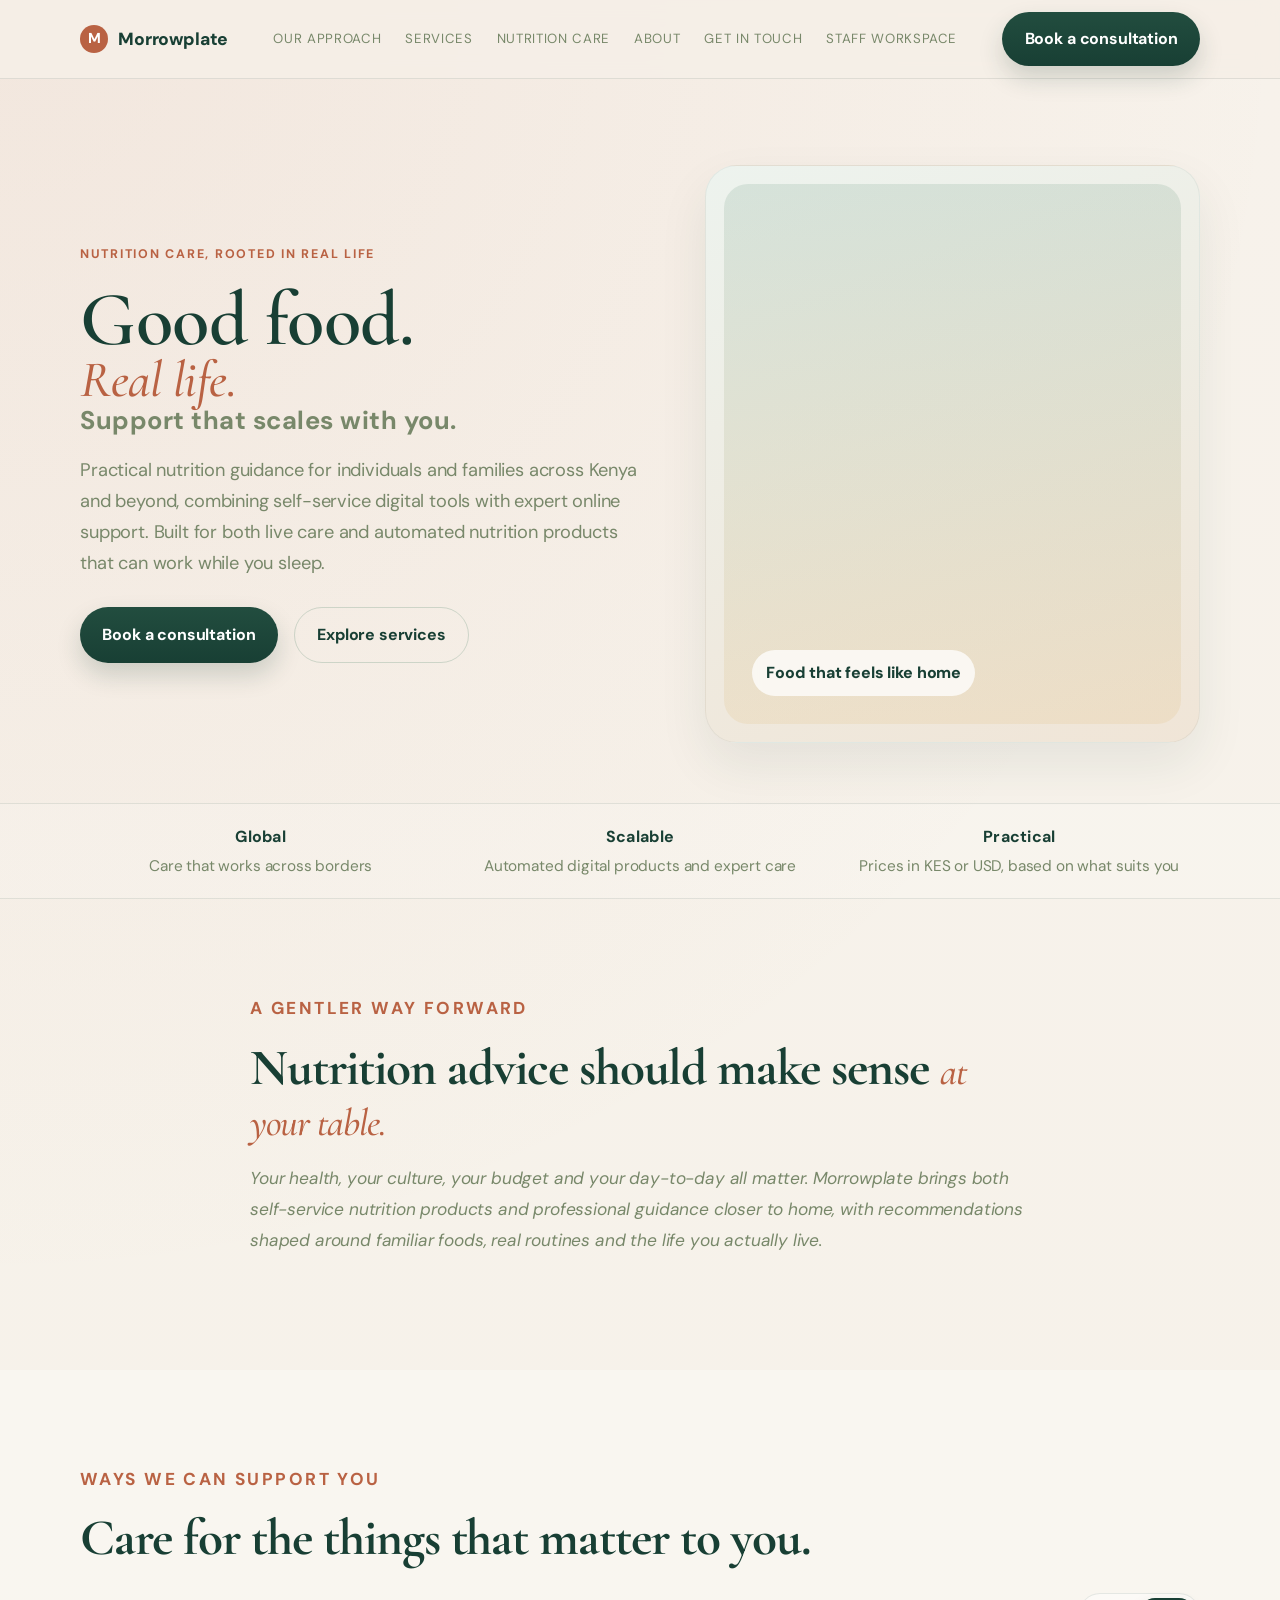
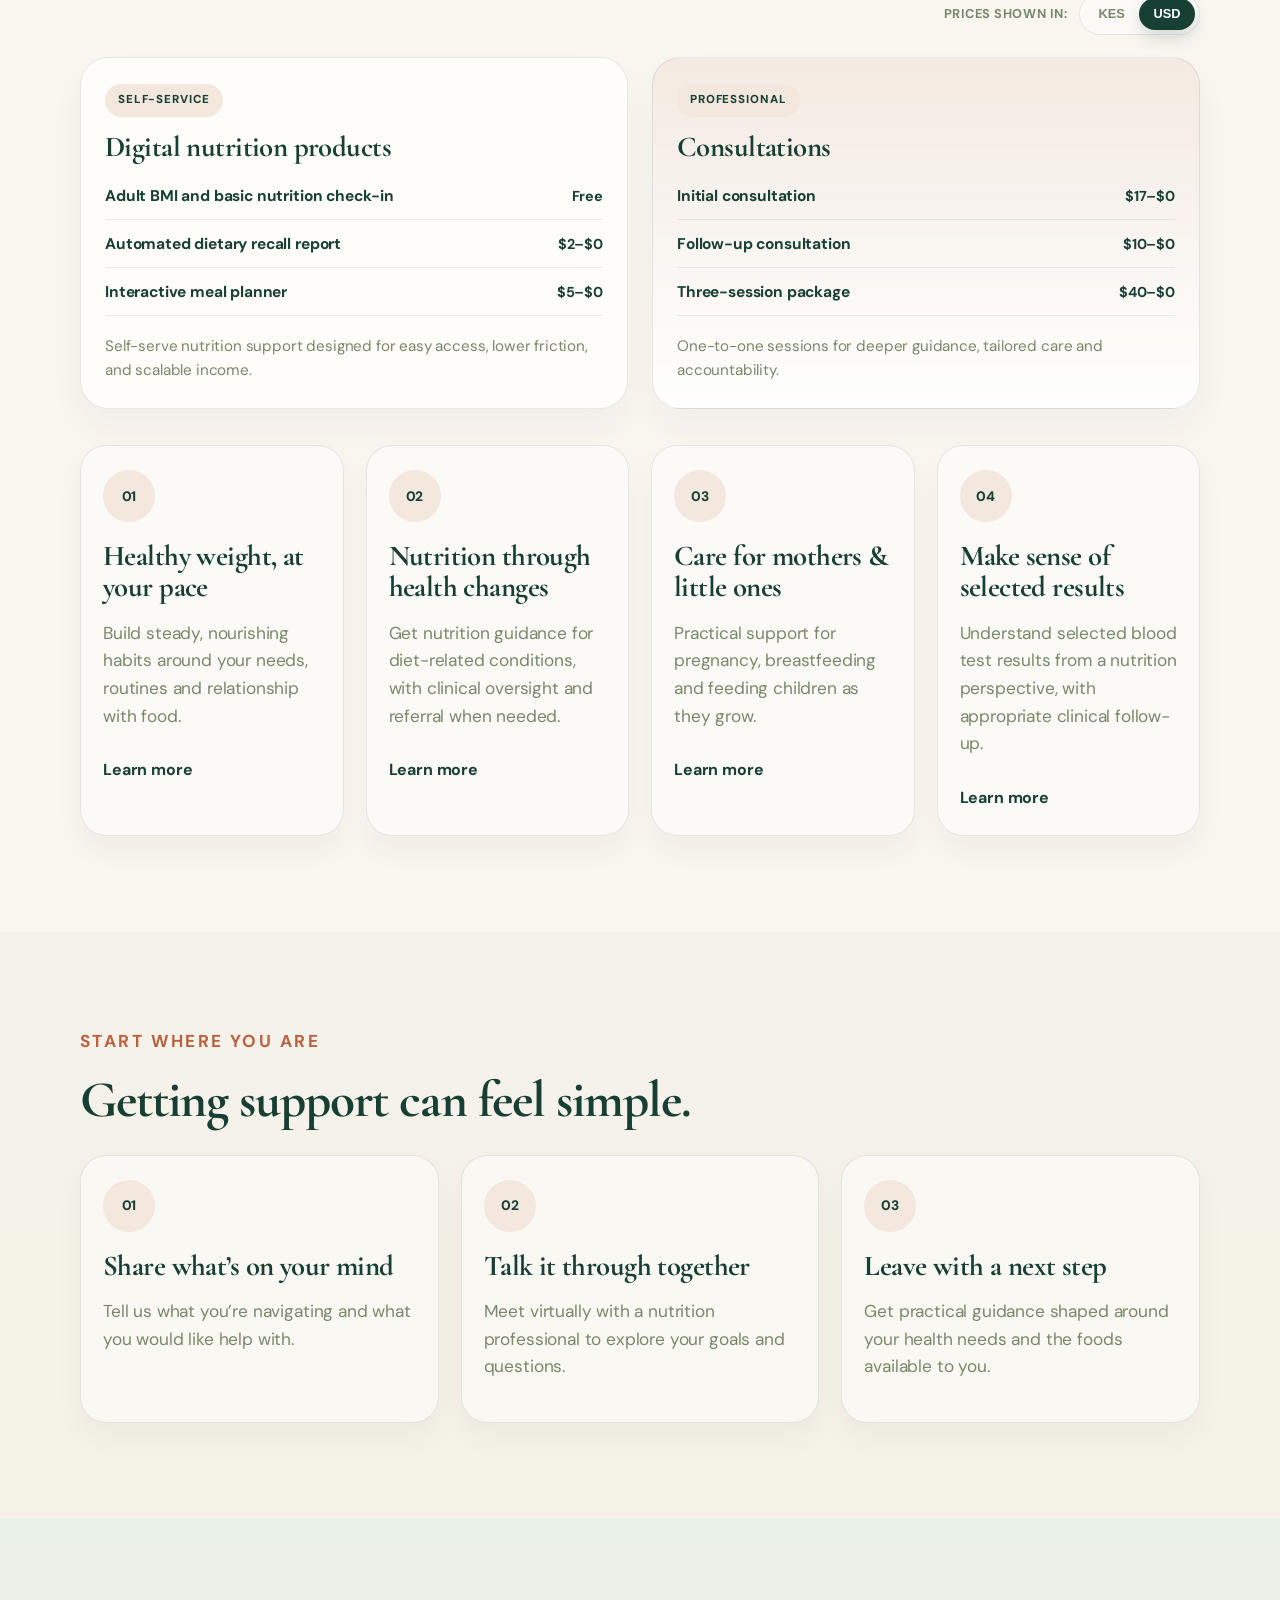
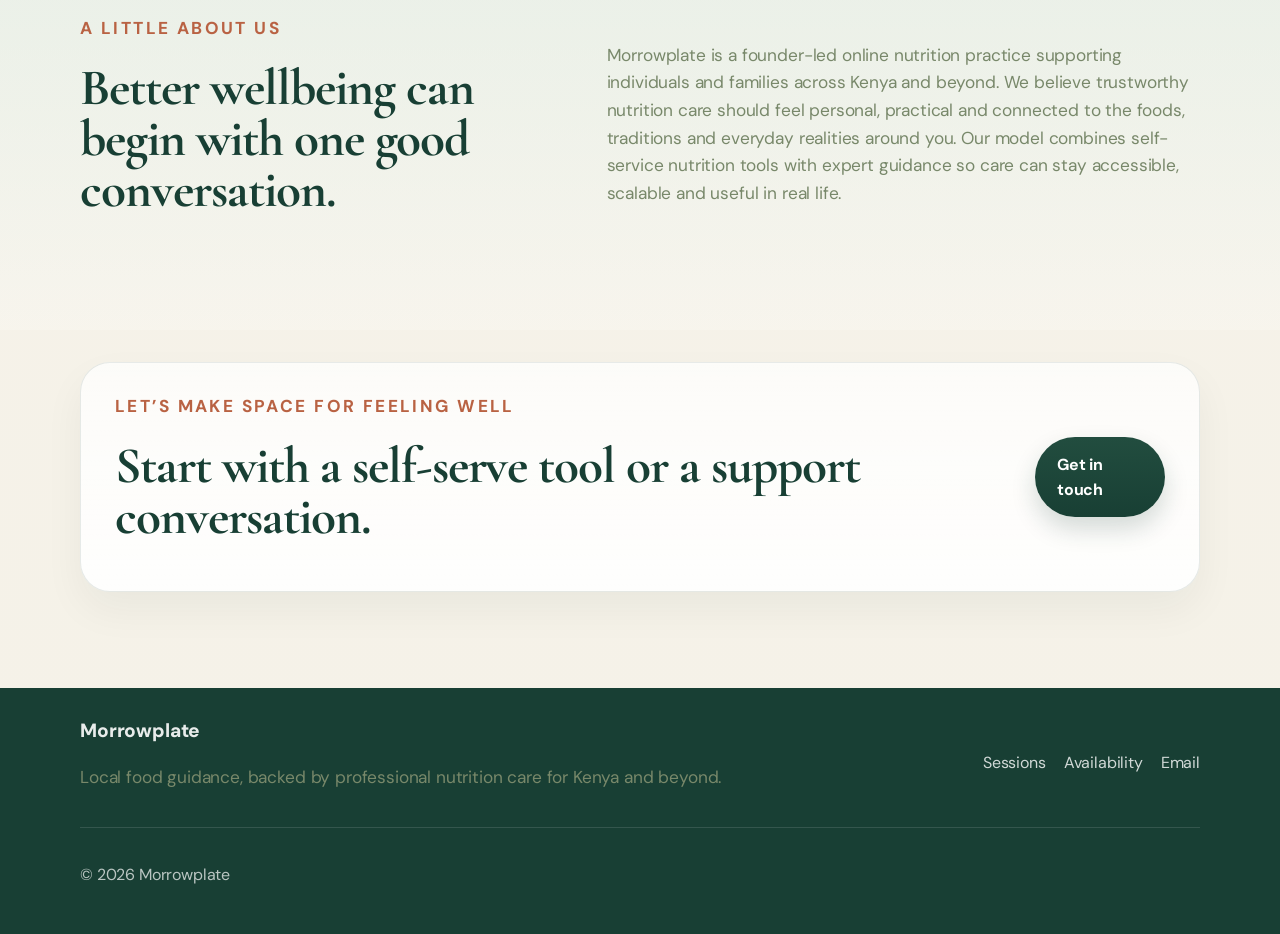
==== index.html @ 89bc9c64 "Initial Morrowplate static site" ====
<!DOCTYPE html>
<html lang="en">
  <head>
    <meta charset="UTF-8" />
    <meta name="viewport" content="width=device-width, initial-scale=1.0" />
    <title>Morrowplate | Nutrition care rooted in real life</title>
    <meta
      name="description"
      content="Morrowplate offers nutrition guidance shaped around everyday life, family needs, and local foods."
    />
    <link rel="preconnect" href="https://fonts.googleapis.com" />
    <link rel="preconnect" href="https://fonts.gstatic.com" crossorigin />
    <link
      href="https://fonts.googleapis.com/css2?family=Cormorant+Garamond:wght@400;500;600;700&family=DM+Sans:wght@400;500;700&display=swap"
      rel="stylesheet"
    />
    <link rel="stylesheet" href="style.css" />
  </head>
  <body>
    <header class="site-header">
      <div class="container nav-wrap">
        <a class="brand" href="#top" aria-label="Morrowplate home">
          <span class="brand-mark">M</span>
          <span>Morrowplate</span>
        </a>

        <nav class="main-nav" aria-label="Main navigation">
          <a href="#approach">Our approach</a>
          <a href="services.html">Services</a>
          <a href="#care">Nutrition care</a>
          <a href="#about">About</a>
          <a href="#contact">Get in touch</a>
          <a href="staff.html">Staff workspace</a>
        </nav>

        <a class="button button-primary nav-cta" href="https://calendly.com/morrowplate/consultation" target="_blank" rel="noreferrer">
          Book a consultation
        </a>
      </div>
    </header>

    <main id="top">
      <section class="hero">
        <div class="container hero-grid">
          <div class="hero-copy">
            <p class="eyebrow">Nutrition care, rooted in real life</p>
            <h1>
              <span class="headline-main">Good food.</span>
              <span class="headline-italic">Real life.</span>
              <span class="headline-support">Support that scales with you.</span>
            </h1>
            <p class="lead">
              Practical nutrition guidance for individuals and families across Kenya and beyond,
              combining self-service digital tools with expert online support. Built for both
              live care and automated nutrition products that can work while you sleep.
            </p>

            <div class="cta-row">
              <a class="button button-primary" href="https://calendly.com/morrowplate/consultation" target="_blank" rel="noreferrer">
                Book a consultation
              </a>
              <a class="button button-secondary" href="services.html">
                Explore services
              </a>
            </div>
          </div>

          <div class="hero-visual" aria-label="Illustration showing healthy food and care">
            <div class="photo-card">
              <div class="image-placeholder">
                <span>Food that feels like home</span>
              </div>
            </div>
          </div>
        </div>
      </section>

      <section class="features-band">
        <div class="container feature-icons">
          <div>
            <strong>Global</strong>
            <span>Care that works across borders</span>
          </div>
          <div>
            <strong>Scalable</strong>
            <span>Automated digital products and expert care</span>
          </div>
          <div>
            <strong>Practical</strong>
            <span>Prices in KES or USD, based on what suits you</span>
          </div>
        </div>
      </section>

      <section id="approach" class="section">
        <div class="container narrow">
          <p class="eyebrow alt">A gentler way forward</p>
          <h2>
            Nutrition advice should make sense
            <span class="headline-italic small-italic">at your table.</span>
          </h2>
          <p class="intro-text">
            Your health, your culture, your budget and your day-to-day all matter. Morrowplate
            brings both self-service nutrition products and professional guidance closer to home,
            with recommendations shaped around familiar foods, real routines and the life you actually live.
          </p>
        </div>
      </section>

      <section id="care" class="section section-soft">
        <div class="container">
          <div class="section-head">
            <p class="eyebrow alt">Ways we can support you</p>
            <h2>Care for the things that matter to you.</h2>
          </div>

          <div class="currency-row" aria-label="Currency selector">
            <span class="currency-label">Prices shown in:</span>
            <div class="currency-toggle" role="tablist" aria-label="Choose currency">
              <button class="currency-btn is-active" data-currency="KES" type="button">KES</button>
              <button class="currency-btn" data-currency="USD" type="button">USD</button>
            </div>
          </div>

          <div class="service-grid">
            <article class="service-panel">
              <div class="service-header">
                <span class="service-badge">Self-service</span>
                <h3>Digital nutrition products</h3>
              </div>
              <ul class="service-list">
                <li data-price-type="free"><strong>Adult BMI and basic nutrition check-in</strong><span>Free</span></li>
                <li data-kes="300" data-usd="2.5"><strong>Automated dietary recall report</strong><span data-price="KES">KSh 300–500</span></li>
                <li data-kes="800" data-usd="5.5"><strong>Interactive meal planner</strong><span data-price="KES">KSh 800–1,500</span></li>
              </ul>
              <p>Self-serve nutrition support designed for easy access, lower friction, and scalable income.</p>
            </article>

            <article class="service-panel highlight-panel">
              <div class="service-header">
                <span class="service-badge">Professional</span>
                <h3>Consultations</h3>
              </div>
              <ul class="service-list">
                <li data-kes="2500" data-usd="17"><strong>Initial consultation</strong><span data-price="KES">KSh 2,500–3,000</span></li>
                <li data-kes="1500" data-usd="10"><strong>Follow-up consultation</strong><span data-price="KES">KSh 1,500–2,000</span></li>
                <li data-kes="6000" data-usd="40"><strong>Three-session package</strong><span data-price="KES">KSh 6,000–7,000</span></li>
              </ul>
              <p>One-to-one sessions for deeper guidance, tailored care and accountability.</p>
            </article>
          </div>

          <div class="care-grid">
            <article class="care-card">
              <span class="card-number">01</span>
              <h3>Healthy weight, at your pace</h3>
              <p>
                Build steady, nourishing habits around your needs, routines and relationship with
                food.
              </p>
              <a href="analysis.html?slug=healthy-weight">Learn more</a>
            </article>

            <article class="care-card">
              <span class="card-number">02</span>
              <h3>Nutrition through health changes</h3>
              <p>
                Get nutrition guidance for diet-related conditions, with clinical oversight and
                referral when needed.
              </p>
              <a href="analysis.html?slug=health-changes">Learn more</a>
            </article>

            <article class="care-card">
              <span class="card-number">03</span>
              <h3>Care for mothers &amp; little ones</h3>
              <p>
                Practical support for pregnancy, breastfeeding and feeding children as they grow.
              </p>
              <a href="analysis.html?slug=mothers-little-ones">Learn more</a>
            </article>

            <article class="care-card">
              <span class="card-number">04</span>
              <h3>Make sense of selected results</h3>
              <p>
                Understand selected blood test results from a nutrition perspective, with appropriate
                clinical follow-up.
              </p>
              <a href="analysis.html?slug=selected-results">Learn more</a>
            </article>
          </div>
        </div>
      </section>

      <section class="section">
        <div class="container">
          <div class="section-head">
            <p class="eyebrow alt">Start where you are</p>
            <h2>Getting support can feel simple.</h2>
          </div>

          <div class="steps-grid">
            <div class="step-item">
              <span class="step-index">01</span>
              <h3>Share what’s on your mind</h3>
              <p>Tell us what you’re navigating and what you would like help with.</p>
            </div>
            <div class="step-item">
              <span class="step-index">02</span>
              <h3>Talk it through together</h3>
              <p>Meet virtually with a nutrition professional to explore your goals and questions.</p>
            </div>
            <div class="step-item">
              <span class="step-index">03</span>
              <h3>Leave with a next step</h3>
              <p>Get practical guidance shaped around your health needs and the foods available to you.</p>
            </div>
          </div>
        </div>
      </section>

      <section id="about" class="section section-about">
        <div class="container about-grid">
          <div>
            <p class="eyebrow alt">A little about us</p>
            <h2>Better wellbeing can begin with one good conversation.</h2>
          </div>
          <div>
            <p>
              Morrowplate is a founder-led online nutrition practice supporting individuals and
              families across Kenya and beyond. We believe trustworthy nutrition care should feel
              personal, practical and connected to the foods, traditions and everyday realities around you.
              Our model combines self-service nutrition tools with expert guidance so care can stay accessible,
              scalable and useful in real life.
            </p>
          </div>
        </div>
      </section>

      <section id="contact" class="section cta-section">
        <div class="container cta-box">
          <div>
            <p class="eyebrow alt">Let’s make space for feeling well</p>
            <h2>Start with a self-serve tool or a support conversation.</h2>
          </div>
          <a class="button button-primary" href="https://calendly.com/morrowplate/consultation" target="_blank" rel="noreferrer">
            Get in touch
          </a>
        </div>
      </section>
    </main>

    <footer class="site-footer">
      <div class="container footer-wrap">
        <div>
          <p class="footer-brand">Morrowplate</p>
          <p class="footer-copy">Local food guidance, backed by professional nutrition care for Kenya and beyond.</p>
        </div>

        <div class="footer-links">
          <a href="https://morrowplate-3.polsia.io/sessions">Sessions</a>
          <a href="https://morrowplate-3.polsia.io/availability">Availability</a>
          <a href="mailto:morrowplate-3@polsia.app">Email</a>
        </div>
      </div>
      <div class="container footer-bottom">
        <p>© <span id="year"></span> Morrowplate</p>
      </div>
    </footer>

    <script src="script.js"></script>
  </body>
</html>
---- style.css ----
:root {
  --bg: #f5f2e8;
  --bg-soft: #f0e4d5;
  --panel: #fffdf9;
  --text: #183f34;
  --text-soft: #78886a;
  --accent: #b96243;
  --accent-dark: #183f34;
  --accent-light: #f3e7de;
  --gold: #d7a86d;
  --border: rgba(24, 63, 52, 0.1);
  --shadow: 0 18px 42px rgba(24, 63, 52, 0.08);
}

* {
  box-sizing: border-box;
}

html {
  scroll-behavior: smooth;
}

body {
  margin: 0;
  font-family: "DM Sans", "Segoe UI", sans-serif;
  background:
    radial-gradient(circle at top left, rgba(185, 98, 67, 0.08), transparent 30%),
    linear-gradient(180deg, #f7f2eb 0%, var(--bg) 100%);
  color: var(--text);
  line-height: 1.6;
  letter-spacing: -0.01em;
}

a {
  color: inherit;
  text-decoration: none;
}

img {
  max-width: 100%;
  display: block;
}

.container {
  width: min(1120px, calc(100% - 32px));
  margin: 0 auto;
}

.site-header {
  position: sticky;
  top: 0;
  z-index: 20;
  background: rgba(245, 239, 231, 0.9);
  backdrop-filter: blur(10px);
  border-bottom: 1px solid var(--border);
}

.nav-wrap {
  display: flex;
  align-items: center;
  justify-content: space-between;
  gap: 24px;
  min-height: 78px;
}

.brand {
  display: inline-flex;
  align-items: center;
  gap: 10px;
  font-weight: 800;
  font-size: 1.1rem;
}

.brand-mark {
  display: inline-flex;
  align-items: center;
  justify-content: center;
  width: 28px;
  height: 28px;
  border-radius: 50%;
  background: var(--accent);
  color: white;
  font-size: 0.9rem;
}

.main-nav {
  display: flex;
  align-items: center;
  gap: 24px;
  color: var(--text-soft);
  font-size: 0.83rem;
  letter-spacing: 0.05em;
  text-transform: uppercase;
}

.main-nav a:hover,
.footer-links a:hover {
  color: var(--accent-dark);
}

.button {
  display: inline-flex;
  align-items: center;
  justify-content: center;
  padding: 0.9rem 1.4rem;
  border-radius: 999px;
  font-weight: 700;
  transition: transform 0.2s ease, box-shadow 0.2s ease;
}

.button:hover {
  transform: translateY(-1px);
}

.button-primary {
  background: linear-gradient(180deg, #224d3f 0%, var(--accent-dark) 100%);
  color: white;
  box-shadow: 0 12px 24px rgba(24, 63, 52, 0.18);
}

.button-primary:hover {
  background: linear-gradient(180deg, #183f34 0%, #12372e 100%);
}

.button-secondary {
  border: 1px solid rgba(46, 111, 79, 0.2);
  background: transparent;
  color: var(--text);
}

.hero {
  padding: 86px 0 60px;
}

.hero-grid {
  display: grid;
  grid-template-columns: 1.08fr 0.92fr;
  gap: 44px;
  align-items: center;
}

.hero-copy {
  padding-right: 18px;
  max-width: 620px;
}

.eyebrow {
  margin: 0 0 20px;
  color: var(--accent);
  font-size: 0.78rem;
  font-weight: 700;
  letter-spacing: 0.14em;
  text-transform: uppercase;
}

.eyebrow.alt {
  color: var(--accent);
}

h1, h2, h3 {
  margin-top: 0;
  line-height: 1.08;
  font-family: "Cormorant Garamond", Georgia, serif;
  letter-spacing: -0.02em;
}

h1 {
  display: flex;
  flex-direction: column;
  gap: 0.08em;
  margin-bottom: 18px;
  line-height: 0.9;
}

.headline-main {
  font-size: clamp(2.8rem, 6vw, 5.2rem);
  font-weight: 600;
  line-height: 0.9;
}

.headline-italic {
  font-size: clamp(2.2rem, 4vw, 4.1rem);
  font-weight: 500;
  font-style: italic;
  color: var(--accent);
  line-height: 0.95;
}

.small-italic {
  font-size: clamp(1.7rem, 3vw, 2.8rem);
}

.headline-support {
  font-size: clamp(1.18rem, 2vw, 1.9rem);
  font-family: "DM Sans", "Segoe UI", sans-serif;
  font-weight: 700;
  letter-spacing: 0.02em;
  line-height: 1.2;
  color: var(--text-soft);
}

h2 {
  font-size: clamp(2.5rem, 4vw, 3.5rem);
  margin-bottom: 18px;
  line-height: 1.0;
}

h3 {
  font-size: 1.8rem;
  margin-bottom: 12px;
}

.lead,
.section p,
.step-item p,
.care-card p,
.about-grid p,
.footer-copy {
  font-size: 1.08rem;
  color: var(--text-soft);
}

.lead {
  max-width: 620px;
  font-size: 1.14rem;
  line-height: 1.7;
}

.intro-text {
  font-size: 1.08rem;
  font-style: italic;
  color: var(--text-soft);
  line-height: 1.8;
}

.cta-row {
  margin-top: 28px;
  display: flex;
  gap: 16px;
  flex-wrap: wrap;
}

.hero-visual {
  display: flex;
  justify-content: center;
}

.photo-card {
  width: min(100%, 500px);
  background: linear-gradient(160deg, #edf3ee, #f0e5d7);
  border: 1px solid rgba(24, 63, 52, 0.06);
  border-radius: 32px;
  padding: 18px;
  box-shadow: 0 22px 50px rgba(24, 63, 52, 0.08);
}

.image-placeholder {
  min-height: 540px;
  background: linear-gradient(180deg, rgba(46,111,79,0.12), rgba(220,174,90,0.14)),
    url("https://images.unsplash.com/photo-1547592180-85f173990554?auto=format&fit=crop&w=1200&q=80") center/cover no-repeat;
  border-radius: 24px;
  display: flex;
  align-items: flex-end;
  padding: 28px;
}

.image-placeholder span {
  background: rgba(255,255,255,0.75);
  color: var(--text);
  font-weight: 800;
  padding: 10px 14px;
  border-radius: 999px;
  backdrop-filter: blur(4px);
}

.features-band {
  border-top: 1px solid var(--border);
  border-bottom: 1px solid var(--border);
  background: rgba(255,255,255,0.12);
}

.feature-icons {
  display: grid;
  grid-template-columns: repeat(3, minmax(0, 1fr));
  gap: 18px;
  padding: 20px 0;
}

.feature-icons div {
  display: flex;
  flex-direction: column;
  gap: 4px;
  text-align: center;
}

.feature-icons strong {
  font-size: 1rem;
  color: var(--accent-dark);
  letter-spacing: 0.02em;
}

.feature-icons span {
  color: var(--text-soft);
  font-size: 0.96rem;
}

.section {
  padding: 96px 0;
}

.section-soft {
  background: rgba(255,255,255,0.28);
}

.narrow {
  max-width: 780px;
}

.section-head {
  margin-bottom: 28px;
}

.currency-row {
  display: flex;
  align-items: center;
  justify-content: flex-end;
  gap: 12px;
  margin-bottom: 22px;
}

.currency-label {
  color: var(--text-soft);
  font-size: 0.8rem;
  font-weight: 700;
  letter-spacing: 0.04em;
  text-transform: uppercase;
}

.currency-toggle {
  display: inline-flex;
  background: rgba(255,255,255,0.45);
  border: 1px solid var(--border);
  border-radius: 999px;
  padding: 4px;
}

.currency-btn {
  appearance: none;
  border: none;
  background: transparent;
  color: var(--text-soft);
  padding: 0.55rem 0.9rem;
  border-radius: 999px;
  font-weight: 800;
  font-size: 0.8rem;
  cursor: pointer;
  transition: all 0.2s ease;
}

.currency-btn.is-active {
  background: var(--accent-dark);
  color: #fff;
  box-shadow: 0 8px 16px rgba(24, 63, 52, 0.16);
}

.service-grid {
  display: grid;
  grid-template-columns: repeat(2, minmax(0, 1fr));
  gap: 24px;
  margin-bottom: 36px;
}

.service-panel {
  background: var(--panel);
  border: 1px solid var(--border);
  border-radius: 28px;
  padding: 26px 24px;
  box-shadow: 0 18px 34px rgba(24, 63, 52, 0.04);
}

.highlight-panel {
  background: linear-gradient(180deg, rgba(185, 98, 67, 0.08), rgba(255,255,255,0.9));
}

.service-header {
  margin-bottom: 18px;
}

.service-badge {
  display: inline-block;
  background: var(--accent-light);
  color: var(--accent-dark);
  border-radius: 999px;
  padding: 0.45rem 0.8rem;
  font-size: 0.72rem;
  font-weight: 800;
  letter-spacing: 0.08em;
  text-transform: uppercase;
}

.service-panel h3 {
  margin-top: 14px;
  margin-bottom: 0;
}

.service-list {
  list-style: none;
  margin: 22px 0 18px;
  padding: 0;
  display: grid;
  gap: 12px;
}

.service-list li {
  display: flex;
  justify-content: space-between;
  gap: 16px;
  align-items: center;
  border-bottom: 1px solid rgba(24, 63, 52, 0.08);
  padding-bottom: 10px;
  color: var(--text-soft);
}

.service-list li strong {
  color: var(--text);
  font-size: 0.97rem;
}

.service-list li span {
  color: var(--accent-dark);
  font-weight: 700;
  font-size: 0.9rem;
  white-space: nowrap;
}

.service-panel p {
  margin: 0;
  color: var(--text-soft);
  font-size: 0.95rem;
}

.care-grid {
  display: grid;
  grid-template-columns: repeat(4, minmax(0, 1fr));
  gap: 22px;
}

.care-card,
.step-item {
  background: rgba(255, 255, 255, 0.44);
  border: 1px solid var(--border);
  border-radius: 26px;
  padding: 24px 22px;
  box-shadow: 0 14px 30px rgba(24, 36, 32, 0.04);
  transition: transform 0.2s ease, box-shadow 0.2s ease;
}

.care-card:hover,
.step-item:hover {
  transform: translateY(-2px);
  box-shadow: 0 18px 34px rgba(24, 36, 32, 0.06);
}

.card-number,
.step-index {
  display: inline-flex;
  align-items: center;
  justify-content: center;
  width: 52px;
  height: 52px;
  border-radius: 50%;
  background: var(--accent-light);
  color: var(--accent-dark);
  font-size: 0.86rem;
  font-weight: 800;
  margin-bottom: 18px;
}

.care-card a {
  display: inline-block;
  margin-top: 10px;
  color: var(--accent-dark);
  font-weight: 700;
}

.steps-grid {
  display: grid;
  grid-template-columns: repeat(3, minmax(0, 1fr));
  gap: 22px;
}

.about-grid {
  display: grid;
  grid-template-columns: 1fr 1.2fr;
  gap: 32px;
  align-items: center;
}

.section-about {
  background: linear-gradient(180deg, rgba(223, 238, 230, 0.6), rgba(255,255,255,0.2));
}

.cta-section {
  padding-top: 32px;
}

.cta-box {
  display: flex;
  align-items: center;
  justify-content: space-between;
  gap: 18px;
  background: linear-gradient(180deg, rgba(255,255,255,0.72), rgba(255,255,255,0.9));
  border: 1px solid var(--border);
  border-radius: 30px;
  padding: 30px 34px;
  box-shadow: 0 18px 40px rgba(24, 36, 32, 0.05);
}

.site-footer {
  background: #183f34;
  color: rgba(255,255,255,0.9);
  padding-top: 28px;
}

.footer-wrap,
.footer-bottom {
  width: min(1120px, calc(100% - 32px));
  margin: 0 auto;
}

.footer-wrap {
  display: flex;
  align-items: center;
  justify-content: space-between;
  gap: 20px;
  padding-bottom: 18px;
}

.footer-brand {
  margin: 0 0 8px;
  font-size: 1.2rem;
  font-weight: 800;
}

.footer-links {
  display: flex;
  flex-wrap: wrap;
  gap: 18px;
  color: rgba(255,255,255,0.8);
}

.footer-bottom {
  border-top: 1px solid rgba(255,255,255,0.12);
  padding: 18px 0 30px;
  color: rgba(255,255,255,0.7);
}

@media (max-width: 980px) {
  .hero-grid,
  .about-grid,
  .care-grid,
  .steps-grid {
    grid-template-columns: 1fr 1fr;
  }

  .care-grid {
    grid-template-columns: repeat(2, minmax(0, 1fr));
  }

  .nav-wrap {
    flex-wrap: wrap;
    justify-content: center;
    padding: 14px 0;
  }
}

@media (max-width: 720px) {
  .main-nav {
    display: none;
  }

  .hero-grid,
  .care-grid,
  .steps-grid,
  .about-grid,
  .feature-icons,
  .cta-box,
  .footer-wrap {
    grid-template-columns: 1fr;
    display: grid;
  }

  .hero {
    padding-top: 44px;
  }

  .cta-box,
  .footer-wrap {
    display: grid;
    text-align: center;
  }

  .button,
  .nav-cta {
    width: 100%;
  }

  .cta-row {
    flex-direction: column;
  }

  .image-placeholder {
    min-height: 420px;
  }
}
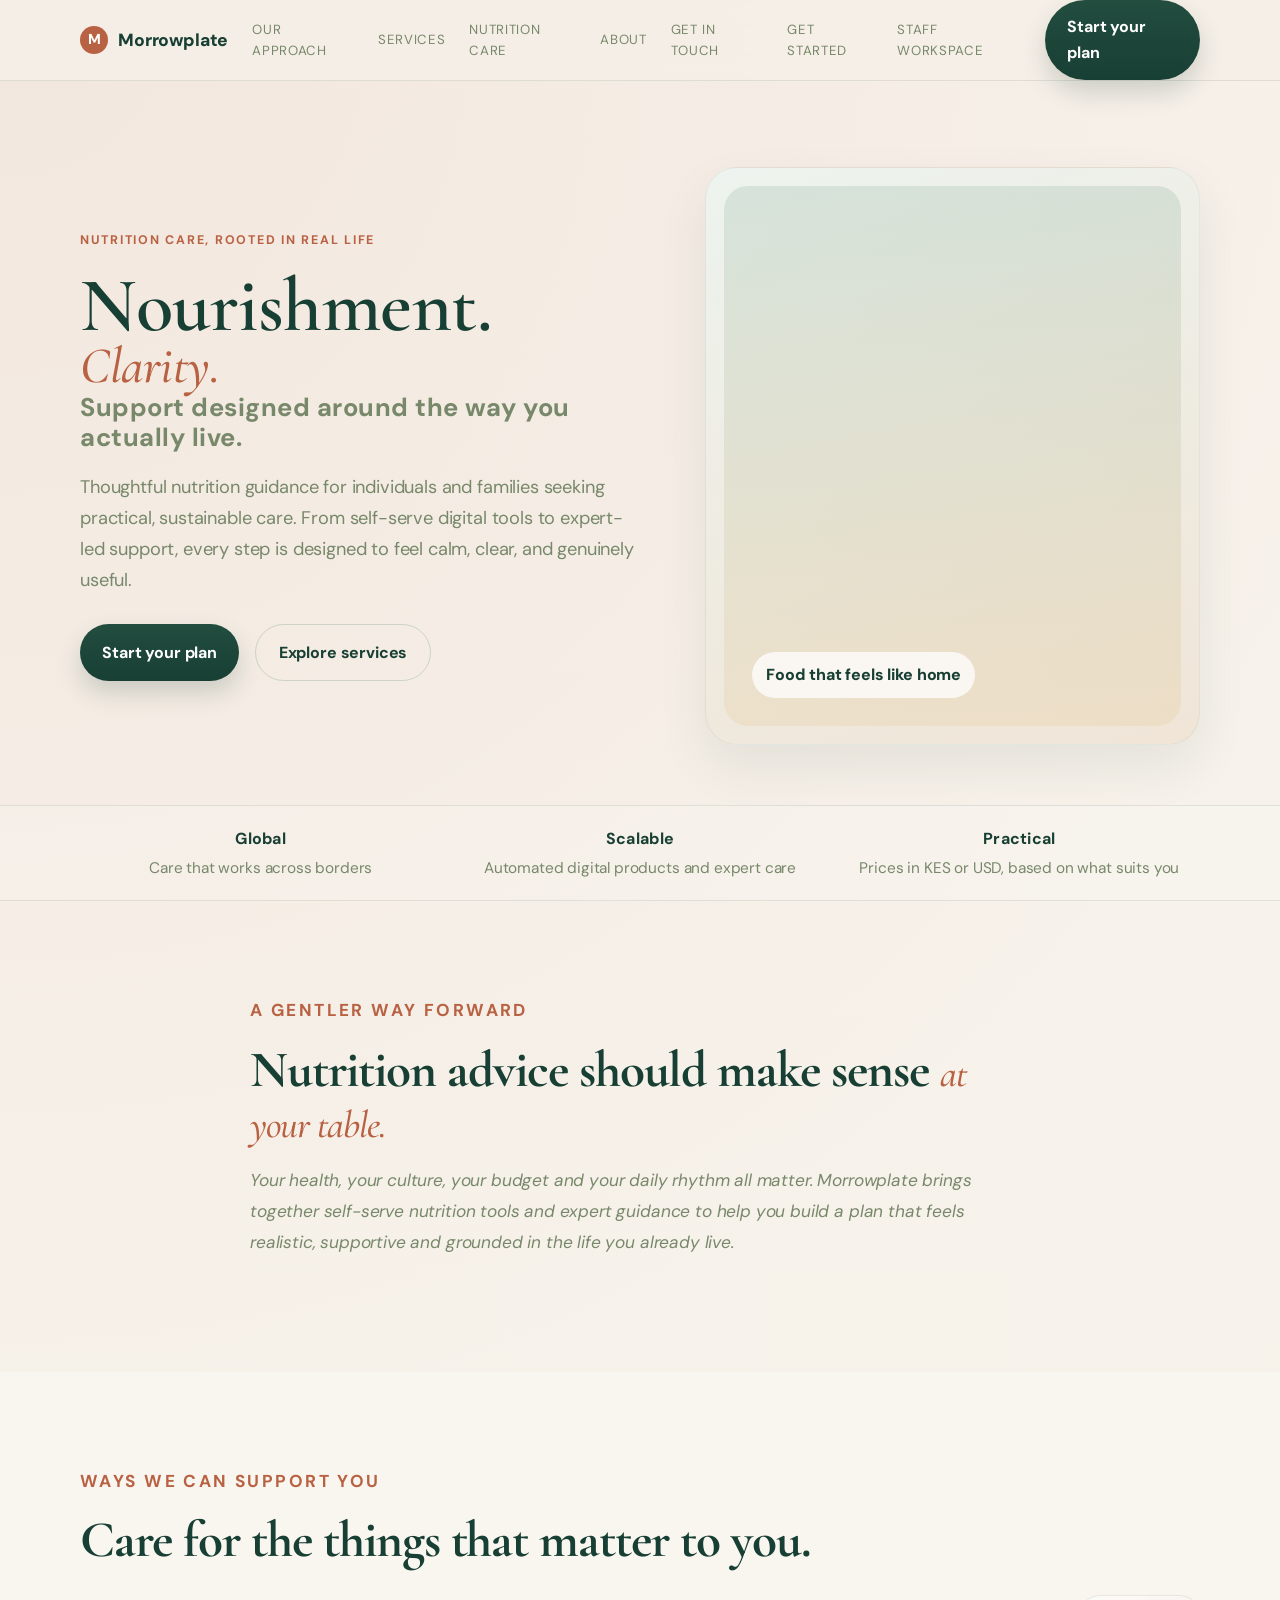
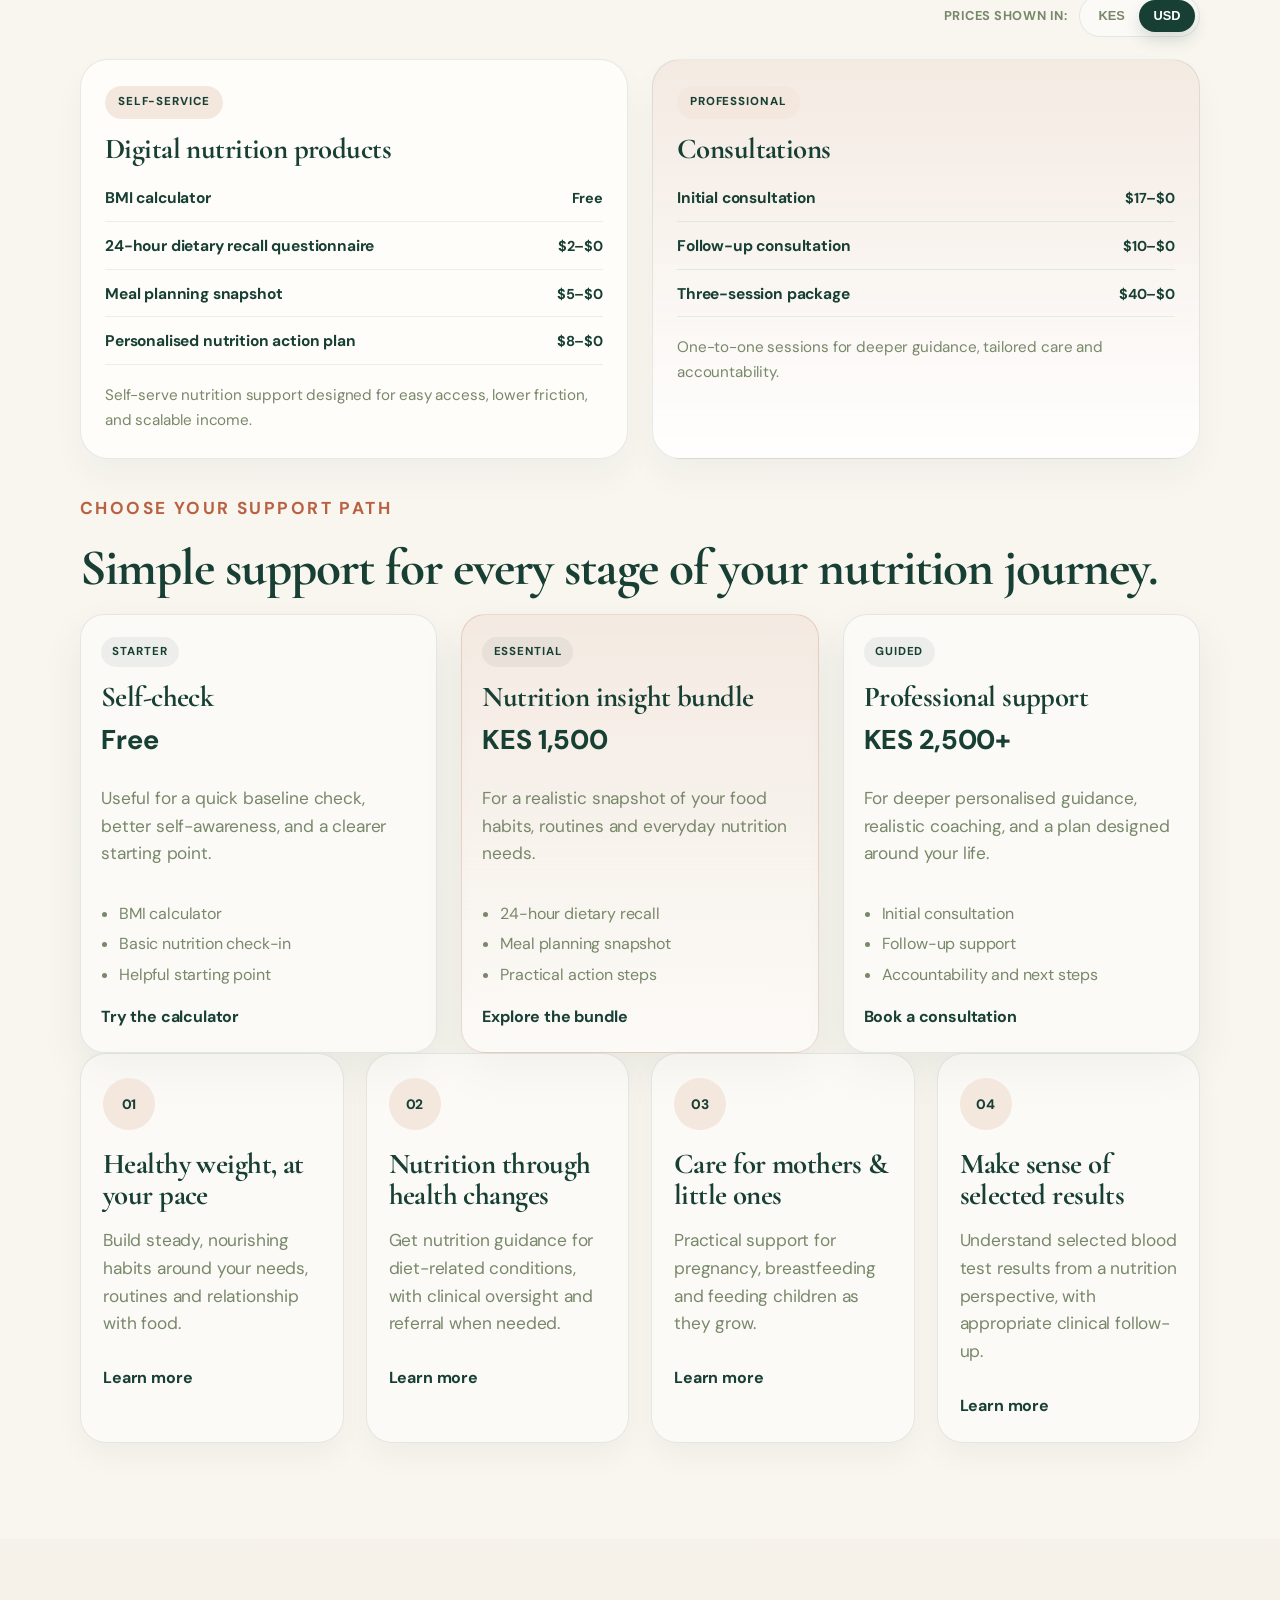
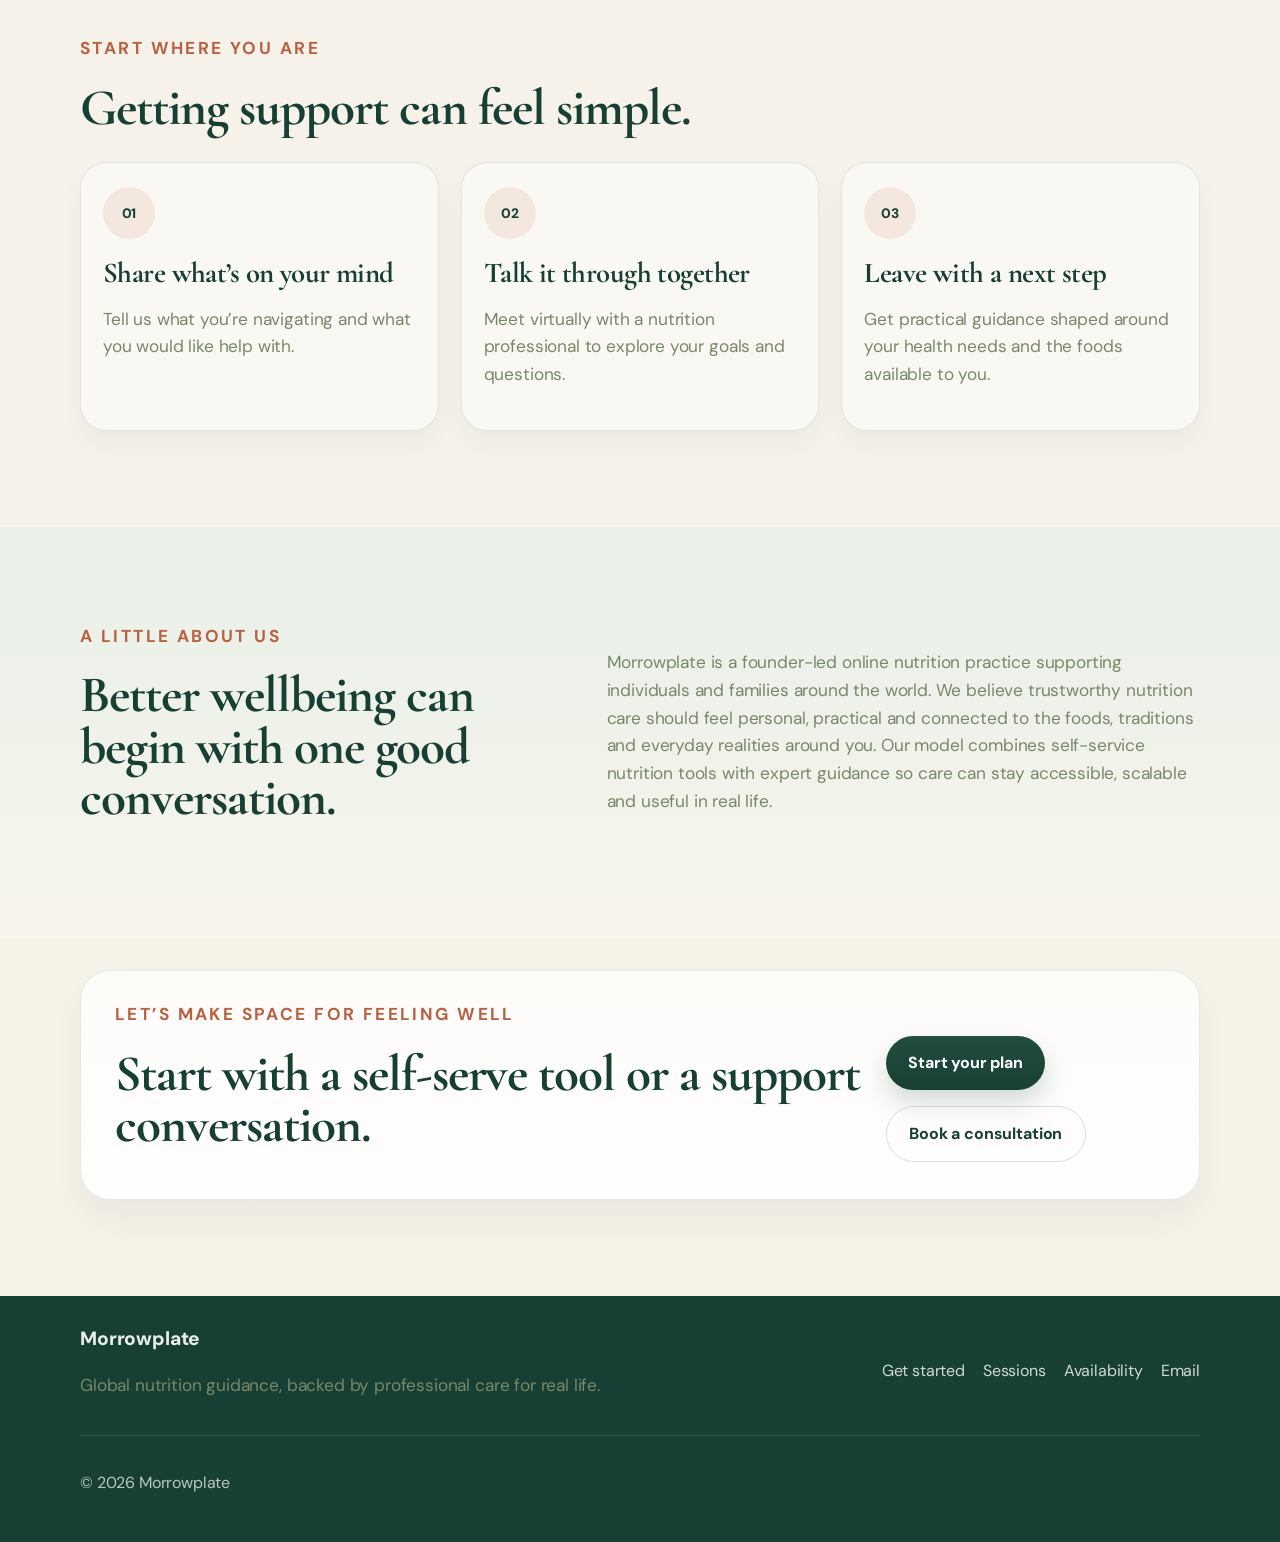
==== commit b796a9d5: "Publish nutrition product pages and contact update" ====
--- a/index.html
+++ b/index.html
@@ -30,11 +30,12 @@
           <a href="#care">Nutrition care</a>
           <a href="#about">About</a>
           <a href="#contact">Get in touch</a>
+          <a href="start.html">Get started</a>
           <a href="staff.html">Staff workspace</a>
         </nav>
 
-        <a class="button button-primary nav-cta" href="https://calendly.com/morrowplate/consultation" target="_blank" rel="noreferrer">
-          Book a consultation
+        <a class="button button-primary nav-cta" href="start.html">
+          Start your plan
         </a>
       </div>
     </header>
@@ -45,19 +46,19 @@
           <div class="hero-copy">
             <p class="eyebrow">Nutrition care, rooted in real life</p>
             <h1>
-              <span class="headline-main">Good food.</span>
-              <span class="headline-italic">Real life.</span>
-              <span class="headline-support">Support that scales with you.</span>
+              <span class="headline-main">Nourishment.</span>
+              <span class="headline-italic">Clarity.</span>
+              <span class="headline-support">Support designed around the way you actually live.</span>
             </h1>
             <p class="lead">
-              Practical nutrition guidance for individuals and families across Kenya and beyond,
-              combining self-service digital tools with expert online support. Built for both
-              live care and automated nutrition products that can work while you sleep.
+              Thoughtful nutrition guidance for individuals and families seeking practical,
+              sustainable care. From self-serve digital tools to expert-led support, every step
+              is designed to feel calm, clear, and genuinely useful.
             </p>
 
             <div class="cta-row">
-              <a class="button button-primary" href="https://calendly.com/morrowplate/consultation" target="_blank" rel="noreferrer">
-                Book a consultation
+              <a class="button button-primary" href="start.html">
+                Start your plan
               </a>
               <a class="button button-secondary" href="services.html">
                 Explore services
@@ -100,9 +101,9 @@
             <span class="headline-italic small-italic">at your table.</span>
           </h2>
           <p class="intro-text">
-            Your health, your culture, your budget and your day-to-day all matter. Morrowplate
-            brings both self-service nutrition products and professional guidance closer to home,
-            with recommendations shaped around familiar foods, real routines and the life you actually live.
+            Your health, your culture, your budget and your daily rhythm all matter. Morrowplate
+            brings together self-serve nutrition tools and expert guidance to help you build a plan
+            that feels realistic, supportive and grounded in the life you already live.
           </p>
         </div>
       </section>
@@ -129,9 +130,10 @@
                 <h3>Digital nutrition products</h3>
               </div>
               <ul class="service-list">
-                <li data-price-type="free"><strong>Adult BMI and basic nutrition check-in</strong><span>Free</span></li>
-                <li data-kes="300" data-usd="2.5"><strong>Automated dietary recall report</strong><span data-price="KES">KSh 300–500</span></li>
-                <li data-kes="800" data-usd="5.5"><strong>Interactive meal planner</strong><span data-price="KES">KSh 800–1,500</span></li>
+                <li data-price-type="free"><strong><a href="bmi-calculator.html">BMI calculator</a></strong><span>Free</span></li>
+                <li data-kes="300" data-usd="2.5"><strong><a href="dietary-recall.html">24-hour dietary recall questionnaire</a></strong><span data-price="KES">KSh 300–500</span></li>
+                <li data-kes="800" data-usd="5.5"><strong><a href="meal-planning.html">Meal planning snapshot</a></strong><span data-price="KES">KSh 800–1,500</span></li>
+                <li data-kes="1200" data-usd="8"><strong>Personalised nutrition action plan</strong><span data-price="KES">KSh 1,200–2,000</span></li>
               </ul>
               <p>Self-serve nutrition support designed for easy access, lower friction, and scalable income.</p>
             </article>
@@ -150,6 +152,54 @@
             </article>
           </div>
 
+          <div class="offer-stack">
+            <div class="section-head compact-head">
+              <p class="eyebrow alt">Choose your support path</p>
+              <h2>Simple support for every stage of your nutrition journey.</h2>
+            </div>
+
+            <div class="offer-grid">
+              <article class="offer-card">
+                <span class="offer-level">Starter</span>
+                <h3>Self-check</h3>
+                <div class="offer-price">Free</div>
+                <p>Useful for a quick baseline check, better self-awareness, and a clearer starting point.</p>
+                <ul>
+                  <li>BMI calculator</li>
+                  <li>Basic nutrition check-in</li>
+                  <li>Helpful starting point</li>
+                </ul>
+                <a href="bmi-calculator.html">Try the calculator</a>
+              </article>
+
+              <article class="offer-card highlight-offer">
+                <span class="offer-level">Essential</span>
+                <h3>Nutrition insight bundle</h3>
+                <div class="offer-price">KES 1,500</div>
+                <p>For a realistic snapshot of your food habits, routines and everyday nutrition needs.</p>
+                <ul>
+                  <li>24-hour dietary recall</li>
+                  <li>Meal planning snapshot</li>
+                  <li>Practical action steps</li>
+                </ul>
+                <a href="services.html">Explore the bundle</a>
+              </article>
+
+              <article class="offer-card">
+                <span class="offer-level">Guided</span>
+                <h3>Professional support</h3>
+                <div class="offer-price">KES 2,500+</div>
+                <p>For deeper personalised guidance, realistic coaching, and a plan designed around your life.</p>
+                <ul>
+                  <li>Initial consultation</li>
+                  <li>Follow-up support</li>
+                  <li>Accountability and next steps</li>
+                </ul>
+                <a href="https://calendly.com/morrowplate/consultation" target="_blank" rel="noreferrer">Book a consultation</a>
+              </article>
+            </div>
+          </div>
+
           <div class="care-grid">
             <article class="care-card">
               <span class="card-number">01</span>
@@ -229,7 +279,7 @@
           <div>
             <p>
               Morrowplate is a founder-led online nutrition practice supporting individuals and
-              families across Kenya and beyond. We believe trustworthy nutrition care should feel
+              families around the world. We believe trustworthy nutrition care should feel
               personal, practical and connected to the foods, traditions and everyday realities around you.
               Our model combines self-service nutrition tools with expert guidance so care can stay accessible,
               scalable and useful in real life.
@@ -244,9 +294,14 @@
             <p class="eyebrow alt">Let’s make space for feeling well</p>
             <h2>Start with a self-serve tool or a support conversation.</h2>
           </div>
-          <a class="button button-primary" href="https://calendly.com/morrowplate/consultation" target="_blank" rel="noreferrer">
-            Get in touch
-          </a>
+          <div class="cta-row">
+            <a class="button button-primary" href="start.html">
+              Start your plan
+            </a>
+            <a class="button button-secondary" href="https://calendly.com/morrowplate/consultation" target="_blank" rel="noreferrer">
+              Book a consultation
+            </a>
+          </div>
         </div>
       </section>
     </main>
@@ -255,13 +310,14 @@
       <div class="container footer-wrap">
         <div>
           <p class="footer-brand">Morrowplate</p>
-          <p class="footer-copy">Local food guidance, backed by professional nutrition care for Kenya and beyond.</p>
+          <p class="footer-copy">Global nutrition guidance, backed by professional care for real life.</p>
         </div>
 
         <div class="footer-links">
+          <a href="start.html">Get started</a>
           <a href="https://morrowplate-3.polsia.io/sessions">Sessions</a>
           <a href="https://morrowplate-3.polsia.io/availability">Availability</a>
-          <a href="mailto:morrowplate-3@polsia.app">Email</a>
+          <a href="mailto:phoenixthealpha@proton.me">Email</a>
         </div>
       </div>
       <div class="container footer-bottom">
--- a/style.css
+++ b/style.css
@@ -439,6 +439,78 @@
   font-size: 0.95rem;
 }
 
+.offer-stack {
+  margin-top: 32px;
+}
+
+.compact-head {
+  margin-bottom: 18px;
+}
+
+.offer-grid {
+  display: grid;
+  grid-template-columns: repeat(3, minmax(0, 1fr));
+  gap: 24px;
+  margin-top: 20px;
+}
+
+.offer-card {
+  background: rgba(255, 255, 255, 0.42);
+  border: 1px solid var(--border);
+  border-radius: 24px;
+  padding: 22px 20px;
+  box-shadow: var(--shadow);
+  display: flex;
+  flex-direction: column;
+  gap: 14px;
+}
+
+.offer-card.highlight-offer {
+  background: linear-gradient(180deg, rgba(185, 98, 67, 0.08), rgba(255, 255, 255, 0.5));
+  border-color: rgba(185, 98, 67, 0.22);
+}
+
+.offer-level {
+  display: inline-block;
+  width: fit-content;
+  padding: 0.38rem 0.7rem;
+  border-radius: 999px;
+  background: rgba(24, 63, 52, 0.06);
+  color: var(--text);
+  font-size: 0.72rem;
+  font-weight: 700;
+  letter-spacing: 0.08em;
+  text-transform: uppercase;
+}
+
+.offer-card h3 {
+  margin-bottom: 0;
+}
+
+.offer-price {
+  font-size: clamp(1.7rem, 2vw, 2.4rem);
+  font-weight: 800;
+  color: var(--accent-dark);
+  line-height: 1;
+}
+
+.offer-card p,
+.offer-card li {
+  color: var(--text-soft);
+}
+
+.offer-card ul {
+  margin: 0;
+  padding-left: 18px;
+  line-height: 1.9;
+}
+
+.offer-card a {
+  margin-top: auto;
+  color: var(--accent-dark);
+  font-weight: 700;
+}
+
 .care-grid {
   display: grid;
   grid-template-columns: repeat(4, minmax(0, 1fr));
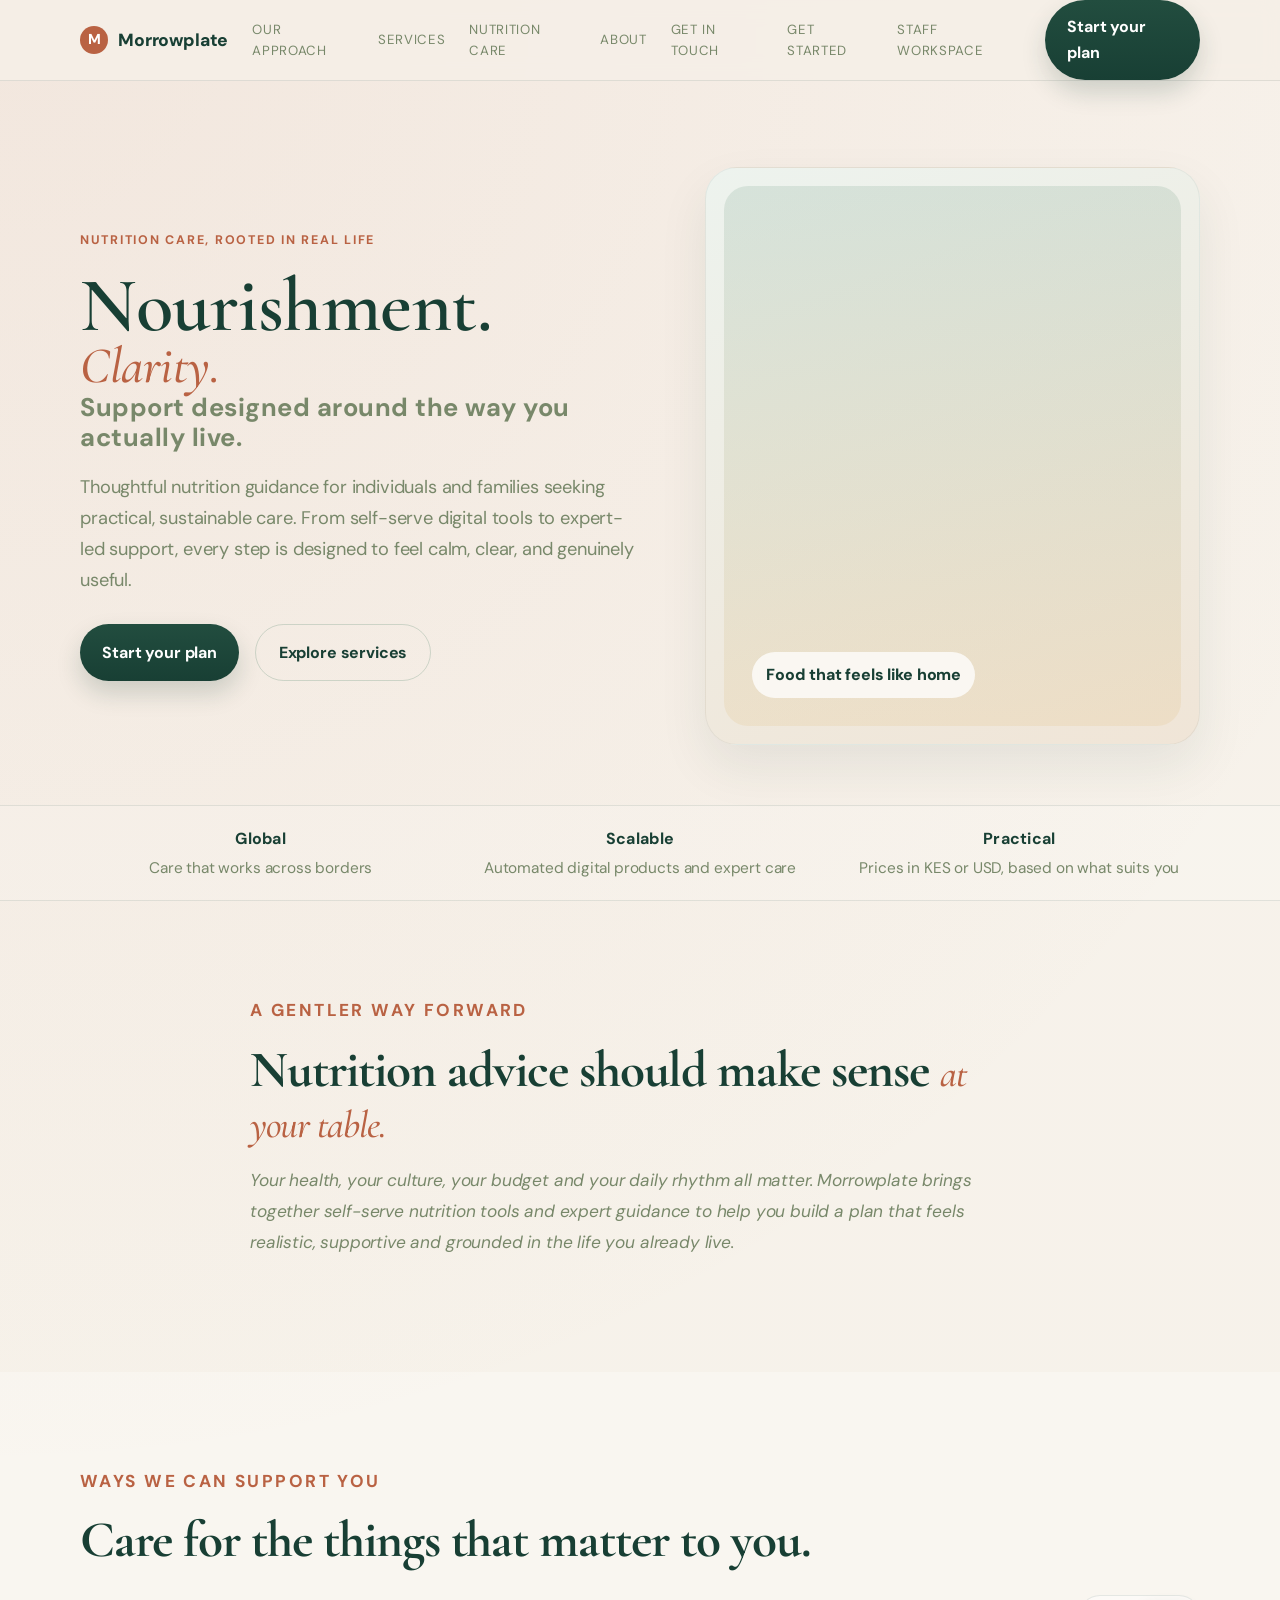
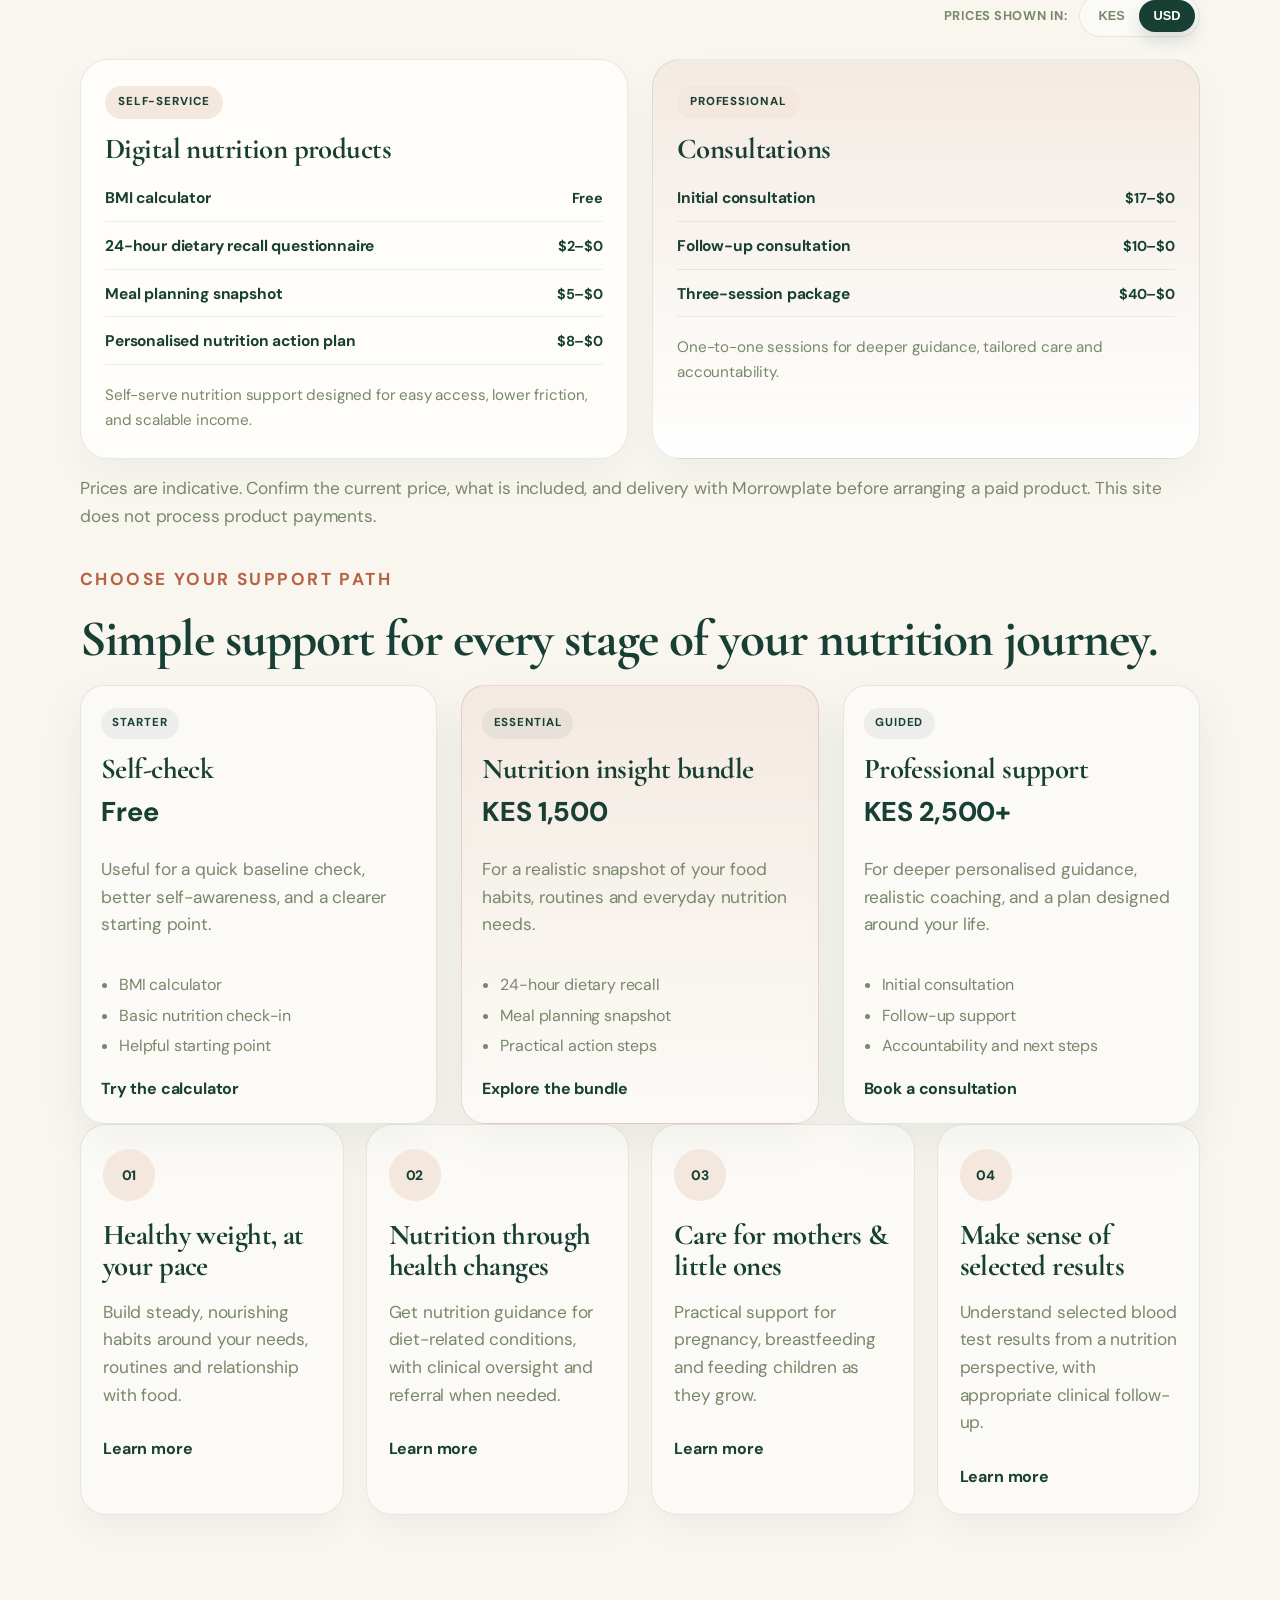
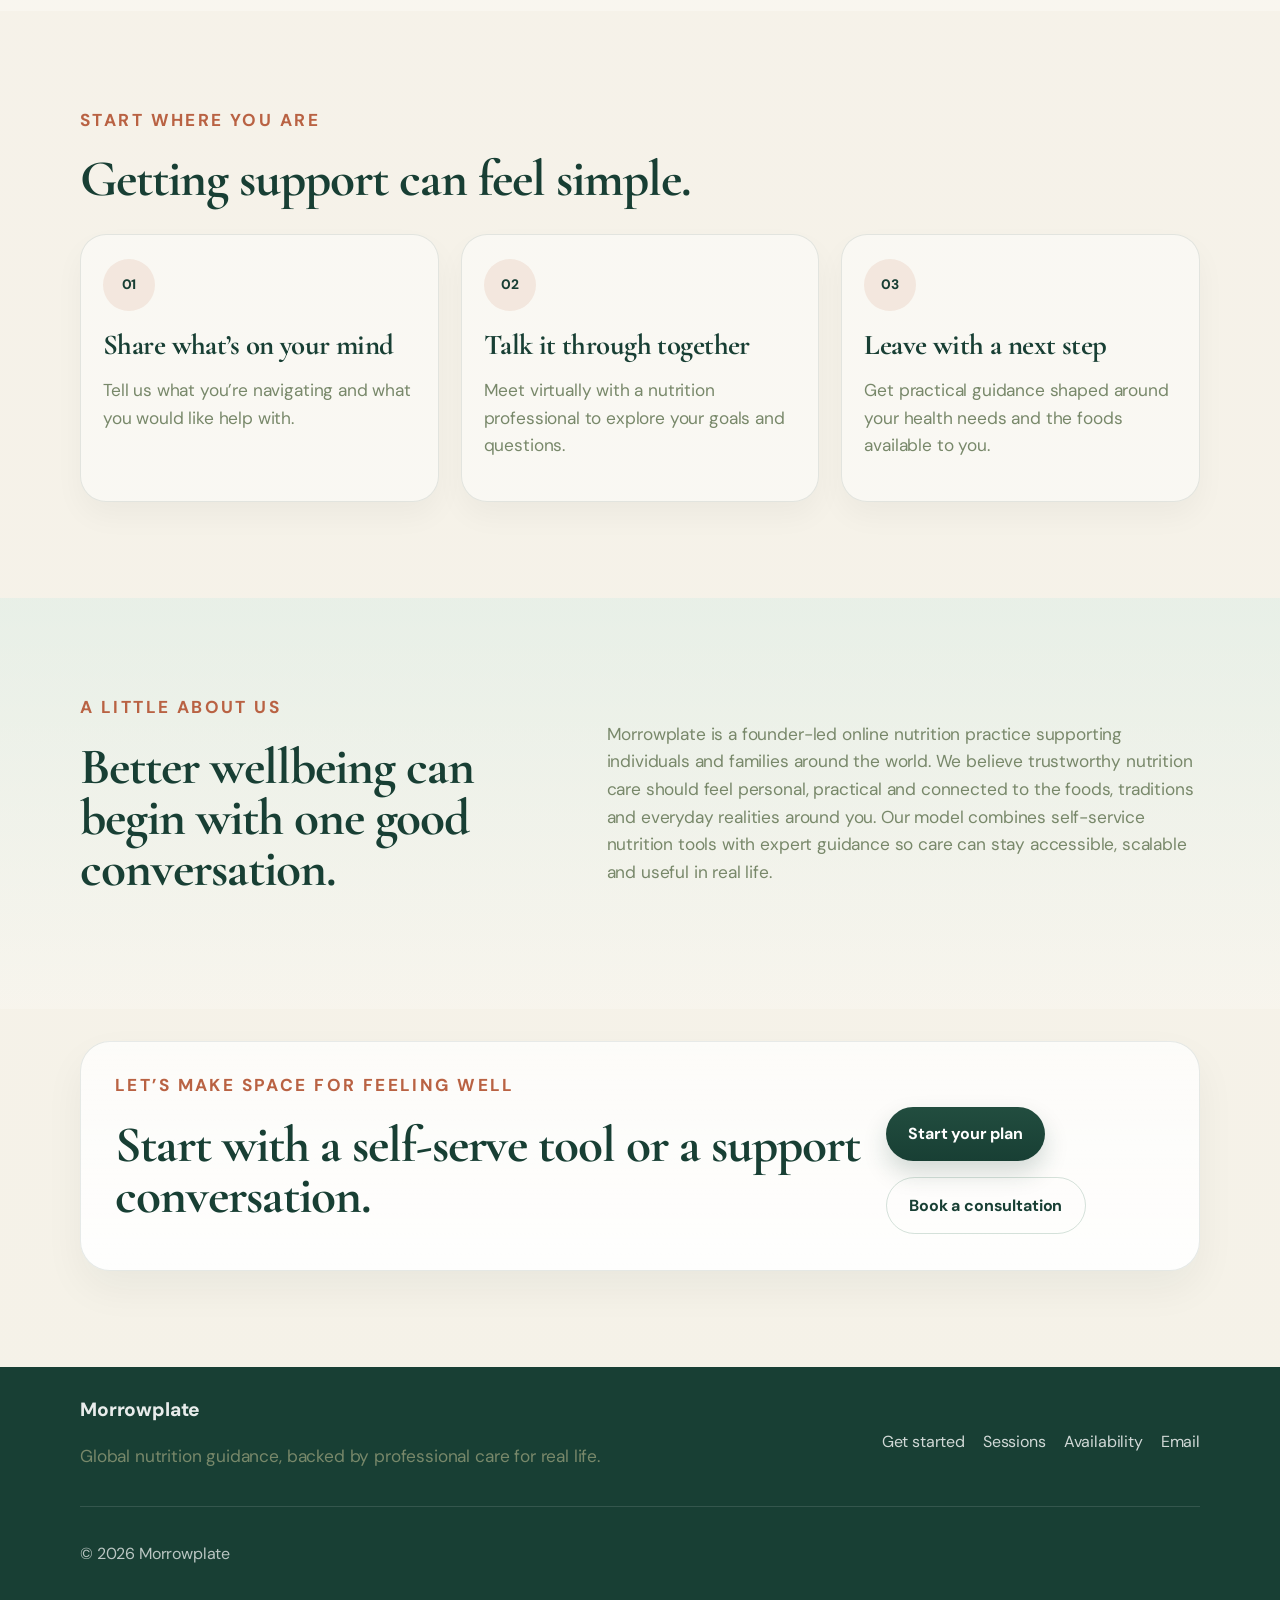
==== commit fd9d4b73: "Improve nutrition product journey" ====
--- a/index.html
+++ b/index.html
@@ -151,6 +151,9 @@
               <p>One-to-one sessions for deeper guidance, tailored care and accountability.</p>
             </article>
           </div>
+          <p class="pricing-note">
+            Prices are indicative. Confirm the current price, what is included, and delivery with Morrowplate before arranging a paid product. This site does not process product payments.
+          </p>
 
           <div class="offer-stack">
             <div class="section-head compact-head">
--- a/style.css
+++ b/style.css
@@ -370,6 +370,12 @@
   margin-bottom: 36px;
 }
 
+.pricing-note {
+  margin: -20px 0 36px;
+  color: var(--text-soft);
+  font-size: 0.9rem;
+}
+
 .service-panel {
   background: var(--panel);
   border: 1px solid var(--border);
